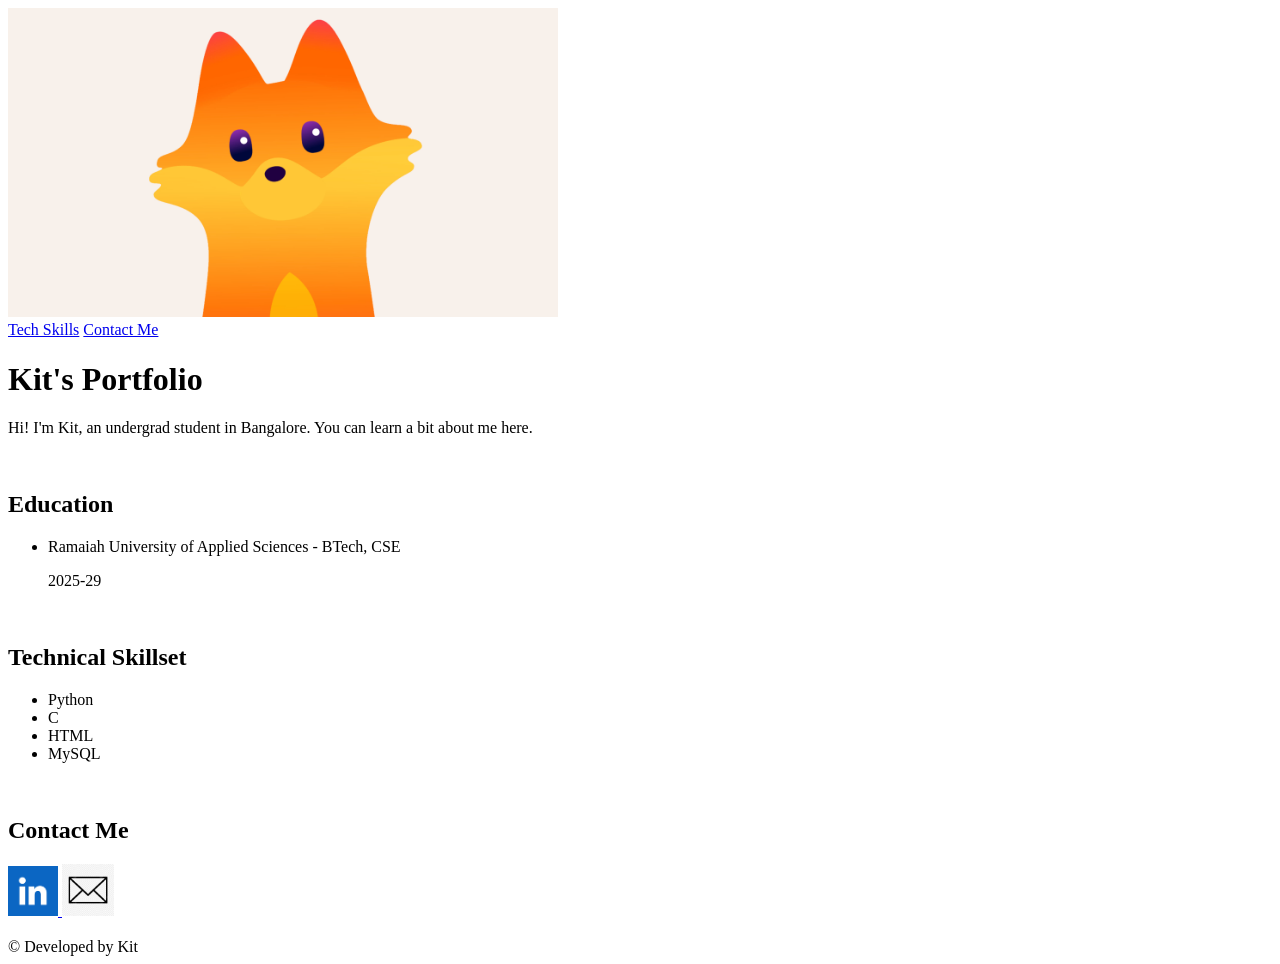
==== index.html @ 66951b9b "day2_changes" ====
<!DOCTYPE html>
<html>

    <head>
        <meta charset = "UTF-8">
        <title>Portfolio | Kit</title>
    </head>
    <body>

        <!--HERO SECTION-->
        <header>
            <img src = "Kit_Face.jpg" alt = "Pic of Kit" width = "550">
            
            <!--NAV BAR-->
            <nav>
                <a href = #skillset>Tech Skills</a>
                <a href = #contact>Contact Me</a>
            </nav>
            
            <h1>Kit's Portfolio</h1>
            <p>Hi! I'm Kit, an undergrad student in Bangalore. You can learn a bit about me here.            </p>
        </header>

        <br>

        <section id = "Education">
            <h2>Education</h2>
            <ul>
                <li>Ramaiah University of Applied Sciences - BTech, CSE</li>
                <p>2025-29</p>
            </ul>
        </section>

        <br>

        <!--SKILLSET-->
        <section id = "skillset">
            <h2>Technical Skillset</h2>
            <ul>
                <li>Python</li>
                <li>C</li>
                <li>HTML</li>
                <li>MySQL</li>
            </ul>
        </section>
        
        
        <br>

        <section id = "contact">
            <h2>Contact Me</h2>

            <a href = "https://www.linkedin.com/in/pauline-j-127b60350" target = "_blank">
                <img alt = "LinkedIn icon" height = "50" src = "linkedin.png">
            </a>

            <a href = "https://mail.google.com/mail/?view=cm&fs=1&to=25etcs0002214@msruas.ac.in" target = "_blank" rel = "noopener noreferrer">
                <img alt = "Email icon" src = "email.jpg" height = "52">
            </a>
        </section>
        
        <br>
        <footer>&copy; Developed by Kit</footer>

    </body>
</html>
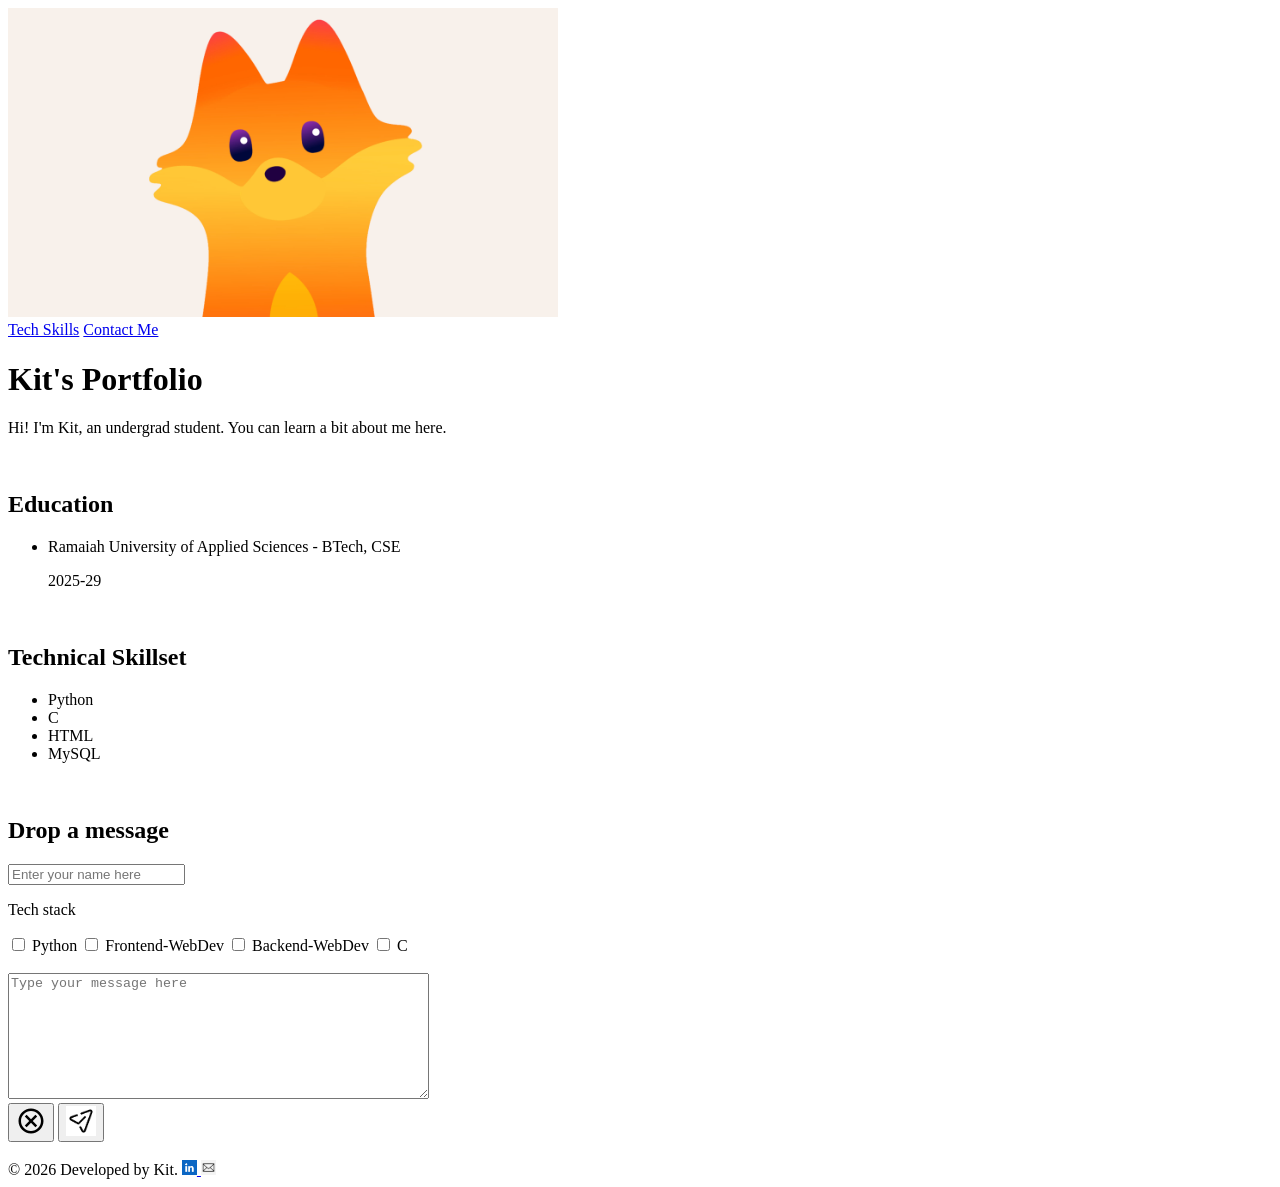
==== commit b240b81d: "day3_changes" ====
--- a/index.html
+++ b/index.html
@@ -4,12 +4,17 @@
     <head>
         <meta charset = "UTF-8">
         <title>Portfolio | Kit</title>
+        <!--FAVICON-->
+        <link rel="icon" type="image/png" href="img/favicon.png">
     </head>
+
     <body>
 
         <!--HERO SECTION-->
         <header>
-            <img src = "Kit_Face.jpg" alt = "Pic of Kit" width = "550">
+            <!--FACE-->
+            <img src = "img/Kit_Face.jpg" alt = "Pic of Kit" width = "550">
+            
             
             <!--NAV BAR-->
             <nav>
@@ -18,11 +23,12 @@
             </nav>
             
             <h1>Kit's Portfolio</h1>
-            <p>Hi! I'm Kit, an undergrad student in Bangalore. You can learn a bit about me here.            </p>
+            <p>Hi! I'm Kit, an undergrad student. You can learn a bit about me here.            </p>
         </header>
 
         <br>
 
+        <!--EDUCATION-->
         <section id = "Education">
             <h2>Education</h2>
             <ul>
@@ -47,20 +53,51 @@
         
         <br>
 
+        <!--CONTACT-->
         <section id = "contact">
-            <h2>Contact Me</h2>
+            <h2>Drop a message</h2>
+            <form action="/submit" method="POST">
+                
+                <!--NAME FIELD-->
+                <input type="text" id="name" for="name" placeholder="Enter your name here" required>
+                <br>
 
+                <!--TECH STACK CHECKBOX-->
+                <p>Tech stack</p>
+                <input type="checkbox" id="python" name="tech" value="python">
+                <label for="python">Python</label>
+                <input type="checkbox" id="fwebdev" name="tech" value="fwebdev">
+                <label for="fwebdev">Frontend-WebDev</label>
+                <input type="checkbox" id="bwebdev" name="tech" value="bwebdev">
+                <label for="bwebdev">Backend-WebDev</label>
+                <input type="checkbox" id="c" name="tech" value="c">
+                <label for="c">C</label>
+                
+                <br><br>                
+                <!--MESSAGE-->
+                <textarea id="message" name="message" rows="8" cols="50" maxlength="350" placeholder="Type your message here" required></textarea>
+
+                <br>
+                <!--FORM SUBMIT/RESET-->
+                <button type="reset"><img alt="reset form button" src="img/clear.svg" height="30"></button>
+                <button type="submit"><img alt="send message button" src="img/send.jpg" height="30"></button>
+            </form>
+        </section>
+        
+        <br>
+
+        <footer>
+            &copy; 2026 Developed by Kit.
+            
             <a href = "https://www.linkedin.com/in/pauline-j-127b60350" target = "_blank">
-                <img alt = "LinkedIn icon" height = "50" src = "linkedin.png">
+                <img alt = "link to LinkedIn" height = "15" src = "img/linkedin.png">
             </a>
 
             <a href = "https://mail.google.com/mail/?view=cm&fs=1&to=25etcs0002214@msruas.ac.in" target = "_blank" rel = "noopener noreferrer">
-                <img alt = "Email icon" src = "email.jpg" height = "52">
+                <img alt = "link to Email" src = "img/email.jpg" height = "15">
             </a>
-        </section>
-        
-        <br>
-        <footer>&copy; Developed by Kit</footer>
+
+        </footer>
 
     </body>
 </html>
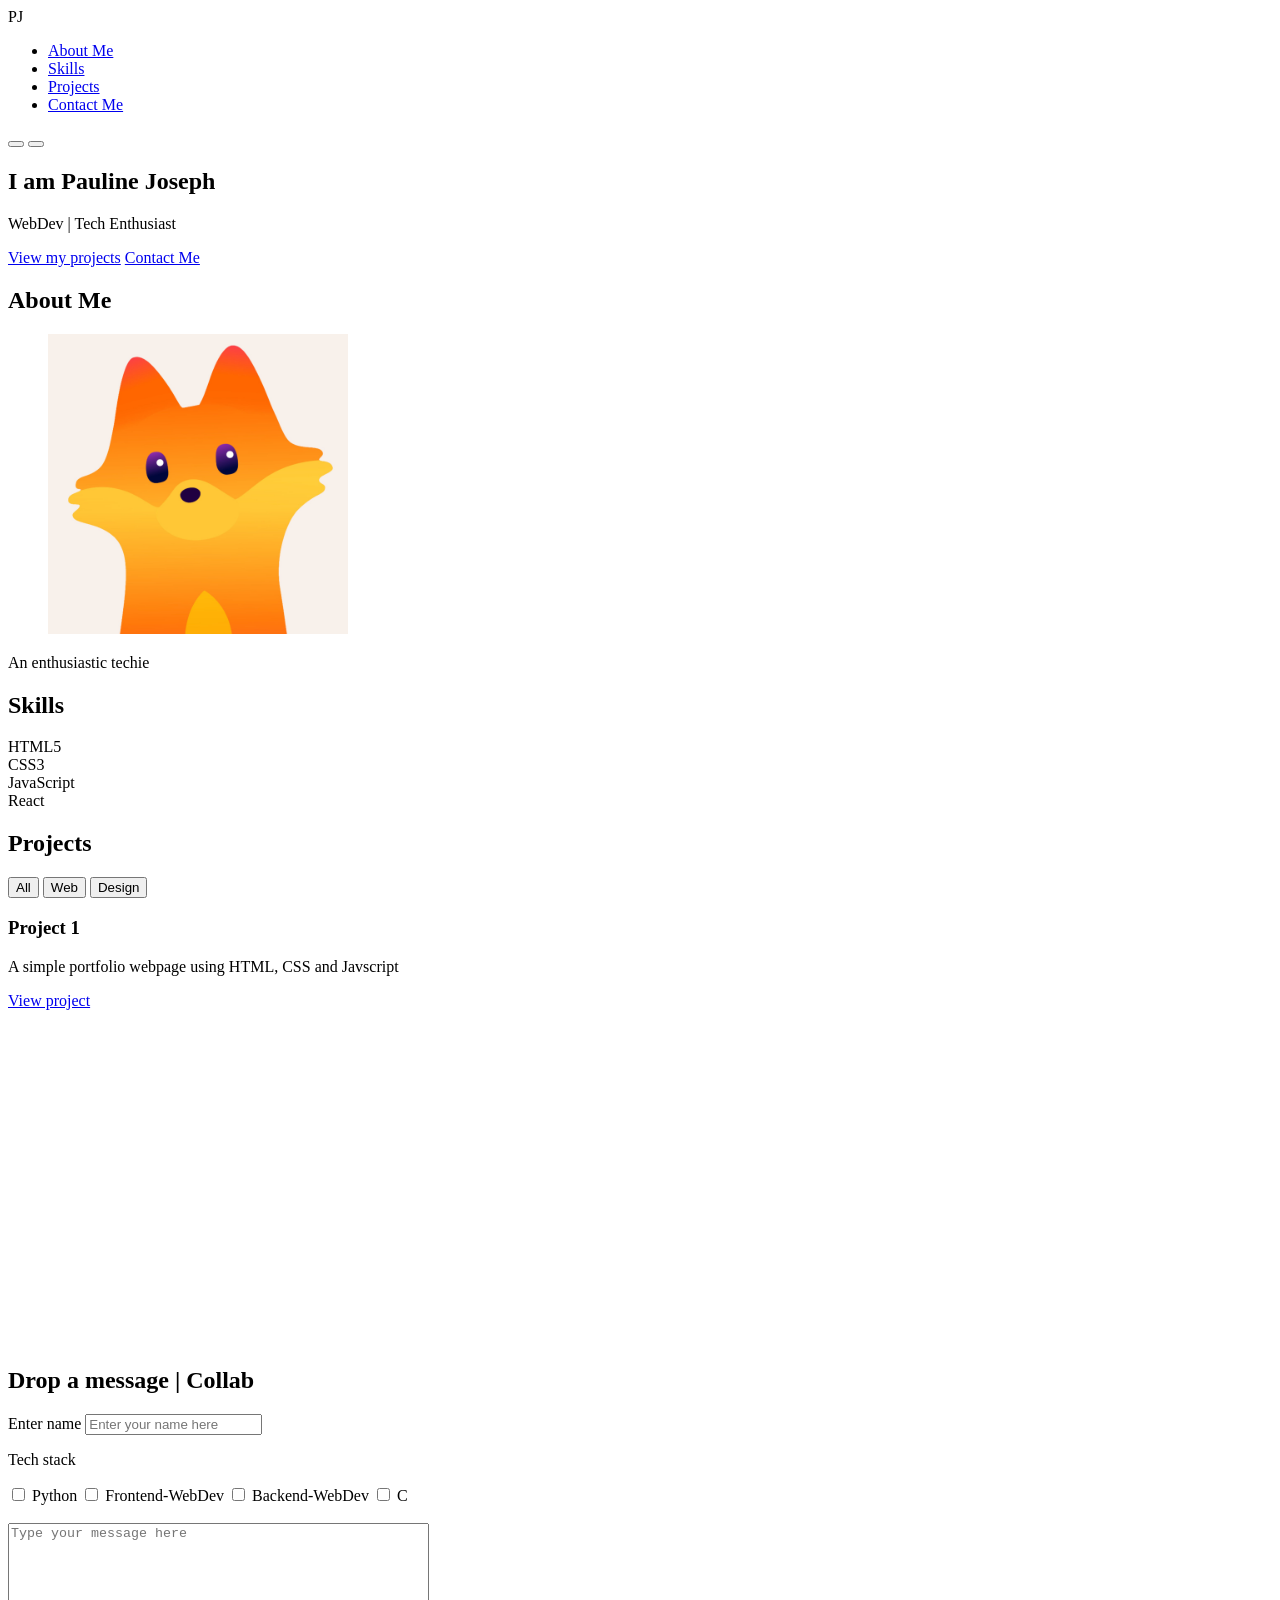
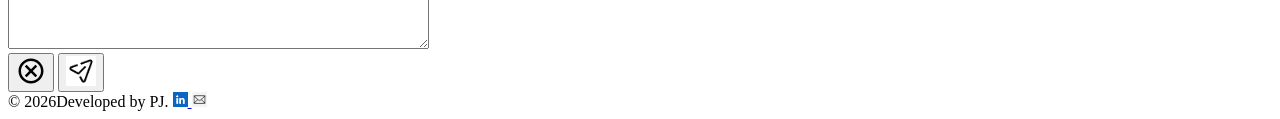
==== commit 0841aff7: "day3and4_changes" ====
--- a/index.html
+++ b/index.html
@@ -1,68 +1,132 @@
 <!DOCTYPE html>
 <html>
 
-    <head>
-        <meta charset = "UTF-8">
-        <title>Portfolio | Kit</title>
-        <!--FAVICON-->
-        <link rel="icon" type="image/png" href="img/favicon.png">
-    </head>
+<head>
+    <!-- META TAGS -->
+    <meta charset = "UTF-8">
+    <meta name="viewport" content="width=device-width, initial-scale=1.0">
+    <title>Portfolio | Kit</title>
+    <!-- SEO Meta Tags -->
+    <meta name="description" content="Frontend  web dev. Open to collaborations">
+    <meta name="keywords" content="pauline, portfolio, frontend, html, css, javascript, freelance developer">
+    <meta name="author" content="Pauline">
+    <!-- Open Graph Meta Tags for Social Media Viewing -->
+    <meta property="og:title" content="PJ's Portfolio">
+    <meta property="og:description" content="Frontend web dev. Open to collaborations.">
+    <meta property="og:image" content="img/preview.jpg">
+    <meta property="og:type" content="website"> 
+    <!-- Twitter Card Meta Tags -->
+    <meta name="twitter:card" content="summary_large_image">
+    <meta name="twitter:title" content="PJ's Portfolio">
+    <meta name="twitter:description" content="Frontend web dev. Open to collaborations.">
+    <meta name="twitter:image" content="img/preview.jpg">
+    <!-- Links -->
+    <link rel="icon" type="image/png" href="img/favicon.png">
+    <link rel="stylesheet" href="styles.css">
+</head>
 
-    <body>
 
-        <!--HERO SECTION-->
-        <header>
-            <!--FACE-->
-            <img src = "img/Kit_Face.jpg" alt = "Pic of Kit" width = "550">
-            
-            
-            <!--NAV BAR-->
-            <nav>
-                <a href = #skillset>Tech Skills</a>
-                <a href = #contact>Contact Me</a>
-            </nav>
-            
-            <h1>Kit's Portfolio</h1>
-            <p>Hi! I'm Kit, an undergrad student. You can learn a bit about me here.            </p>
-        </header>
+<body>
 
-        <br>
+    <!-- HEADER + NAVIGATION -->
+    <header class="site-header">
+        <nav class="navbar">
+            <div class="logo">PJ</div>
+            <ul class="nav-links">
+                <li><a href="#about">About Me</a></li>
+                <li><a href="#skills">Skills</a></li>
+                <li><a href="#projects">Projects</a></li>
+                <li><a href="#contact">Contact Me</a></li>
+            </ul>
+            <!-- FOR DARK MODE -->
+            <button 
+            class="theme-toggle" 
+            aria-label="Toggle theme" 
+            title="Toggle Theme">
+            </button>
+            <!--Mobile Menu -->
+                <button
+                    class="menu-toggle"
+                    aria-label="Navigate"
+                    aria-expanded="False">
+                </button>
+        </nav>
+    </header>
+    <main>
 
-        <!--EDUCATION-->
-        <section id = "Education">
-            <h2>Education</h2>
-            <ul>
-                <li>Ramaiah University of Applied Sciences - BTech, CSE</li>
-                <p>2025-29</p>
-            </ul>
+        <!-- HERO SECTION -->
+         <section class="hero-section">
+            <h1>I am <span class=highlight>Pauline Joseph</span></h1>
+            <p class="tagline">WebDev | Tech Enthusiast</p>
+            <div class="hero-buttons">
+                <a href="#projects" class="btn btn-primary">View my projects</a>
+                <a href="#contact" class="btn btn-secondary">Contact Me</a>
+            </div>
+         </section>
+        
+        <!-- ABOUT SECTION -->
+        <section id="about" class="about-section">
+            <h2>About Me</h2>
+            <div class="about-content">
+                <figure class="profile-figure">
+                    <img src="img/profile.jpg" alt="Pic of Pauline" width="300">
+                </figure>
+                <div class="about-text">
+                    <p>An enthusiastic techie</p>
+                </div>
+            </div>
+        </section>
+
+        <!-- SKILLS SECTION -->
+        <section id="skills" class="skills-section">
+            <h2>Skills</h2>
+            <div class="skills-grid">
+                <div class="skill-item" data-level="90">HTML5</div>
+                <div class="skill-item" data-level="80">CSS3</div>
+                <div class="skill-item" data-level="75">JavaScript</div>
+                <div class="skill-item" data-level="65">React</div>
+            </div>
+        </section>
+
+        <!-- PROJECTS SECTION -->
+        <section id="projects" class="projects-section">
+            <h2>Projects</h2>
+            <div class="project-filters">
+                <!-- The data-filter attribute is what JS will read -->
+                <button class="filter-btn active" data-filter="all">All</button> 
+                <button class="filter-btn active" data-filter="web">Web</button>
+                <button class="filter-btn active" data-filter="design">Design</button>
+            </div>
+
+                <h3>Project 1</h3>
+                <p>A simple portfolio webpage using HTML, CSS and Javscript</p>
+                <a href="project1.html" class="button">View project</a><br>
+                <iframe 
+                    width="560" 
+                    height="315" 
+                    src="https://www.youtube-nocookie.com/embed/AtuzapfqF1M" 
+                    title="YouTube video player" 
+                    frameborder="0" 
+                    allow="accelerometer; autoplay; clipboard-write; encrypted-media; gyroscope; picture-in-picture; web-share" 
+                    referrerpolicy="strict-origin-when-cross-origin" 
+                    allowfullscreen>
+                </iframe>
+            </div>
         </section>
 
         <br>
 
-        <!--SKILLSET-->
-        <section id = "skillset">
-            <h2>Technical Skillset</h2>
-            <ul>
-                <li>Python</li>
-                <li>C</li>
-                <li>HTML</li>
-                <li>MySQL</li>
-            </ul>
-        </section>
-        
-        
-        <br>
-
-        <!--CONTACT-->
+        <!-- CONTACT SECTION -->
         <section id = "contact">
-            <h2>Drop a message</h2>
+            <h2>Drop a message | Collab</h2>
             <form action="/submit" method="POST">
                 
-                <!--NAME FIELD-->
-                <input type="text" id="name" for="name" placeholder="Enter your name here" required>
+                <!-- Name Field -->
+                <label for="name">Enter name</label>
+                <input type="text" id="name" name="name" placeholder="Enter your name here" required>
                 <br>
 
-                <!--TECH STACK CHECKBOX-->
+                <!-- Tech Stack Checkbox -->
                 <p>Tech stack</p>
                 <input type="checkbox" id="python" name="tech" value="python">
                 <label for="python">Python</label>
@@ -74,30 +138,33 @@
                 <label for="c">C</label>
                 
                 <br><br>                
-                <!--MESSAGE-->
+                <!-- Message Box -->
                 <textarea id="message" name="message" rows="8" cols="50" maxlength="350" placeholder="Type your message here" required></textarea>
 
                 <br>
-                <!--FORM SUBMIT/RESET-->
-                <button type="reset"><img alt="reset form button" src="img/clear.svg" height="30"></button>
-                <button type="submit"><img alt="send message button" src="img/send.jpg" height="30"></button>
+                <!-- Form Submit/Reset -->
+                <button type="reset"><img alt="reset form" src="img/clear_button.svg" height="30"></button>
+                <button type="submit"><img alt="send message" src="img/send_button.jpg" height="30"></button>
             </form>
         </section>
+    </main>
+    
+
+    <!-- FOOTER -->
+    <footer>
+        &copy; <span class="footer-year">2026</span>Developed by PJ.
         
-        <br>
+        <!-- LinkedIn Profile -->
+        <a href = "https://www.linkedin.com/in/pauline-j-127b60350" target = "_blank">
+            <img alt = "link to LinkedIn" height = "15" src = "img/linkedin_button.png">
+        </a>
 
-        <footer>
-            &copy; 2026 Developed by Kit.
-            
-            <a href = "https://www.linkedin.com/in/pauline-j-127b60350" target = "_blank">
-                <img alt = "link to LinkedIn" height = "15" src = "img/linkedin.png">
-            </a>
+        <!-- Email -->
+        <a href = "https://mail.google.com/mail/?view=cm&fs=1&to=25etcs0002214@msruas.ac.in" target = "_blank" rel = "noopener noreferrer">
+            <img alt = "link to Email" src = "img/email_button.jpg" height = "15">
+        </a>
 
-            <a href = "https://mail.google.com/mail/?view=cm&fs=1&to=25etcs0002214@msruas.ac.in" target = "_blank" rel = "noopener noreferrer">
-                <img alt = "link to Email" src = "img/email.jpg" height = "15">
-            </a>
+    </footer>
 
-        </footer>
-
-    </body>
+</body>
 </html>
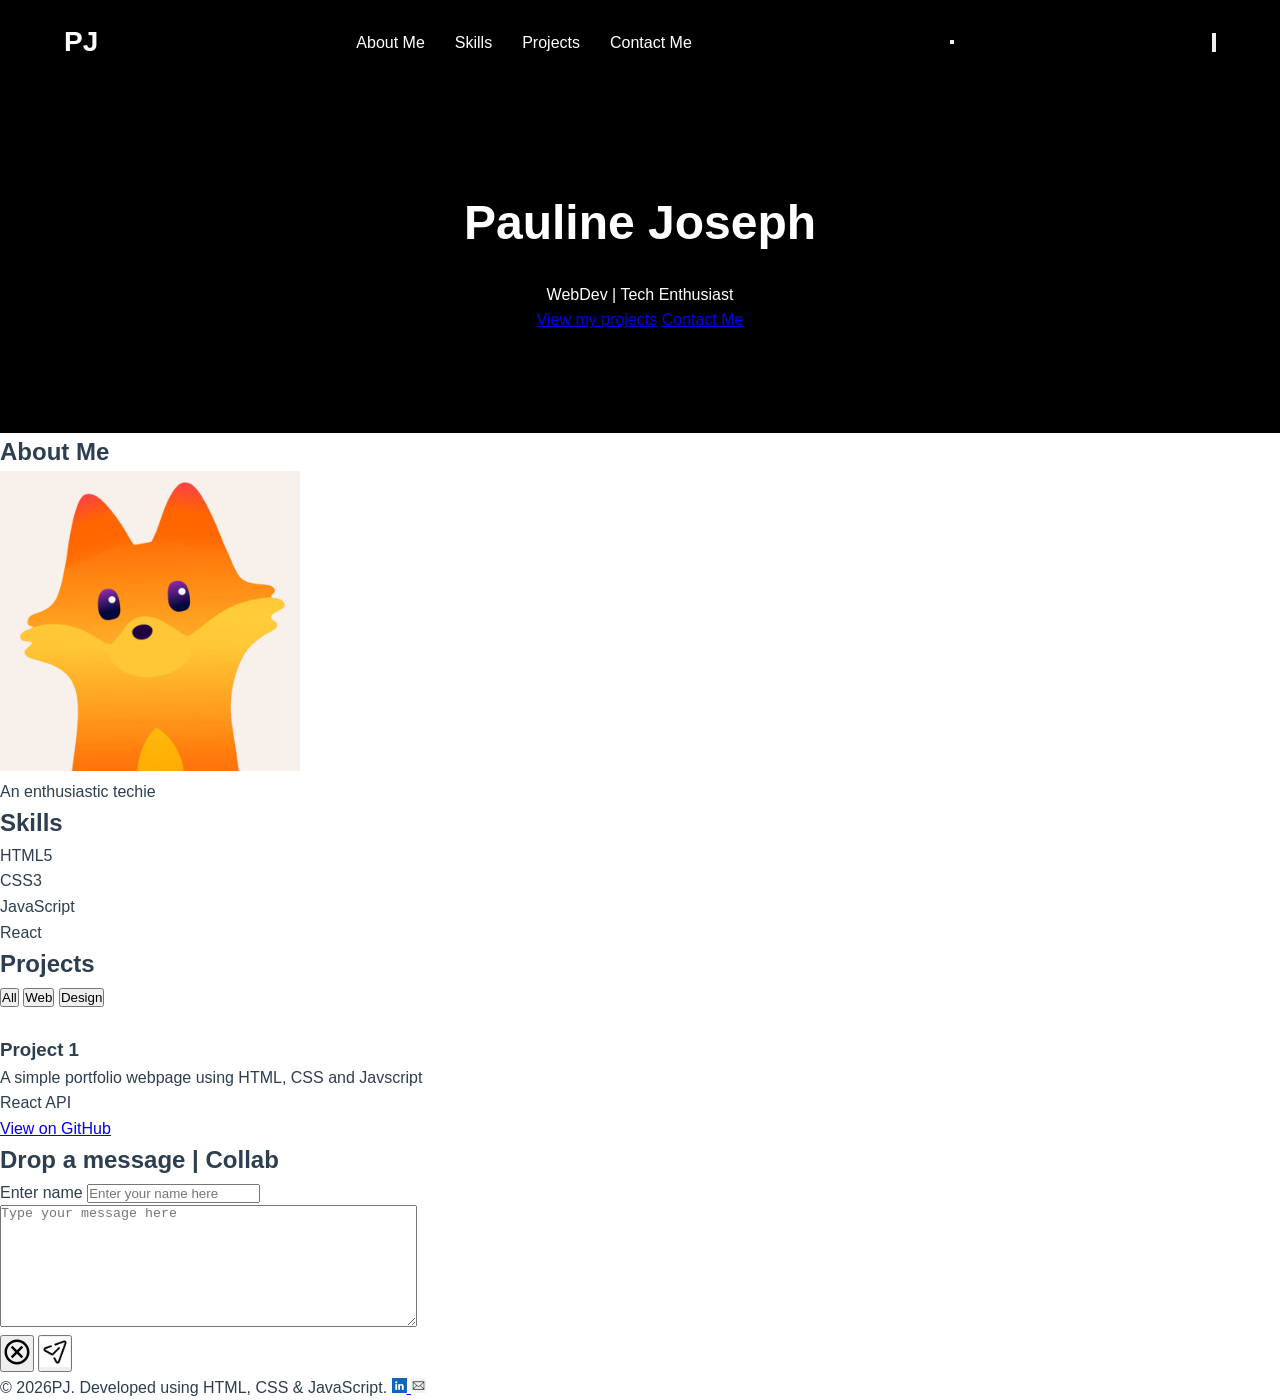
==== commit 6b4136e3: "Day5_Changes" ====
--- a/index.html
+++ b/index.html
@@ -5,7 +5,7 @@
     <!-- META TAGS -->
     <meta charset = "UTF-8">
     <meta name="viewport" content="width=device-width, initial-scale=1.0">
-    <title>Portfolio | Kit</title>
+    <title>Portfolio | PJ</title>
     <!-- SEO Meta Tags -->
     <meta name="description" content="Frontend  web dev. Open to collaborations">
     <meta name="keywords" content="pauline, portfolio, frontend, html, css, javascript, freelance developer">
@@ -40,23 +40,27 @@
             </ul>
             <!-- FOR DARK MODE -->
             <button 
-            class="theme-toggle" 
-            aria-label="Toggle theme" 
-            title="Toggle Theme">
+                class="theme-toggle" 
+                aria-label="Toggle theme" 
+                title="Toggle Theme">
             </button>
             <!--Mobile Menu -->
                 <button
                     class="menu-toggle"
+                    title="Navigation bar"
                     aria-label="Navigate"
                     aria-expanded="False">
+                    <img src="">
                 </button>
         </nav>
     </header>
+   
+    <!-- MAIN CONTENT -->
     <main>
 
         <!-- HERO SECTION -->
          <section class="hero-section">
-            <h1>I am <span class=highlight>Pauline Joseph</span></h1>
+            <h1><span class=highlight>Pauline Joseph</span></h1>
             <p class="tagline">WebDev | Tech Enthusiast</p>
             <div class="hero-buttons">
                 <a href="#projects" class="btn btn-primary">View my projects</a>
@@ -98,23 +102,21 @@
                 <button class="filter-btn active" data-filter="design">Design</button>
             </div>
 
-                <h3>Project 1</h3>
-                <p>A simple portfolio webpage using HTML, CSS and Javscript</p>
-                <a href="project1.html" class="button">View project</a><br>
-                <iframe 
-                    width="560" 
-                    height="315" 
-                    src="https://www.youtube-nocookie.com/embed/AtuzapfqF1M" 
-                    title="YouTube video player" 
-                    frameborder="0" 
-                    allow="accelerometer; autoplay; clipboard-write; encrypted-media; gyroscope; picture-in-picture; web-share" 
-                    referrerpolicy="strict-origin-when-cross-origin" 
-                    allowfullscreen>
-                </iframe>
+            <div class="projects-grid">
+                <article class="project-card" data-category="web">
+                    <img src="project1.jpg" alt="">
+                    <div class="project-card-body">
+                        <h3>Project 1</h3>
+                        <p>A simple portfolio webpage using HTML, CSS and Javscript</p>
+                        <div class="project-tags">
+                            <span class="tag">React</span>
+                            <span class="tag">API</span>
+                        </div>
+                        <a href="#" class="btn">View on GitHub</a>
+                    </div>
+                </article>
             </div>
         </section>
-
-        <br>
 
         <!-- CONTACT SECTION -->
         <section id = "contact">
@@ -126,18 +128,6 @@
                 <input type="text" id="name" name="name" placeholder="Enter your name here" required>
                 <br>
 
-                <!-- Tech Stack Checkbox -->
-                <p>Tech stack</p>
-                <input type="checkbox" id="python" name="tech" value="python">
-                <label for="python">Python</label>
-                <input type="checkbox" id="fwebdev" name="tech" value="fwebdev">
-                <label for="fwebdev">Frontend-WebDev</label>
-                <input type="checkbox" id="bwebdev" name="tech" value="bwebdev">
-                <label for="bwebdev">Backend-WebDev</label>
-                <input type="checkbox" id="c" name="tech" value="c">
-                <label for="c">C</label>
-                
-                <br><br>                
                 <!-- Message Box -->
                 <textarea id="message" name="message" rows="8" cols="50" maxlength="350" placeholder="Type your message here" required></textarea>
 
@@ -152,7 +142,7 @@
 
     <!-- FOOTER -->
     <footer>
-        &copy; <span class="footer-year">2026</span>Developed by PJ.
+        &copy; <span class="footer-year">2026</span>PJ. Developed using HTML, CSS & JavaScript.
         
         <!-- LinkedIn Profile -->
         <a href = "https://www.linkedin.com/in/pauline-j-127b60350" target = "_blank">
--- a/styles.css
+++ b/styles.css
@@ -0,0 +1,77 @@
+/* styles.css - Start styling your potfolio website here */
+/* === RESET & BASE === */
+*{
+    margin: 0;
+    padding: 0;
+    box-sizing: border-box;
+}
+/* CSS Custom Properties (variables) - DRY Principle */
+:root {
+    --primary: #000000;
+    --accent: #F18F01;
+    --text: #2C3E50;
+    --light: #F4F6F8;
+    --white: #FFFFFF;
+    --font-main: 'Segoe UI', Tahoma, Geneva, Verdana, sans-serif;
+ 
+}
+body {
+    font-family: var(--font-main);
+    color: var(--text);
+    line-height: 1.6;
+    background-color: var(--white);
+}
+/* NAVIGATION */
+.site-header{
+    position: sticky;
+    top: 0;
+    z-index: 1000;
+    background: var(--primary);
+    transition: background 0.3s ease, box-shadow 0.3s ease; /*Day 9*/
+}
+.navbar {
+    display: flex;
+    justify-content: space-between;
+    align-items: center;
+    padding: 20px 5%;
+   
+}
+.logo{
+    font-size: 28px;
+    font-weight: bold;
+    color: var(--white);
+}
+.nav-links {
+    list-style: none; /*Remove bullet pts*/
+    display: flex; /*Arrange horizontally*/
+    gap: 30px; /*Between nav links*/
+}
+.nav-links a {
+    color: var(--white);
+    text-decoration: none;
+    font-weight: 500;
+    transition: color 0.3s;
+}
+.nav-links a:hover {
+    color: var(--accent);
+ 
+}
+.nav-links a.active{
+    color: var(--accent);
+    font-weight: bold;
+    border-bottom: 2px solid var(--accent);
+}
+ 
+/* HERO SECTION */
+.hero-section {
+    text-align: center;
+    background: linear-gradient(135deg, var(--primary), #000000);
+    color: var(--white);
+    padding: 100px 5%;
+}
+.hero-section h1 {
+    font-size: 3rem;
+    margin-bottom: 20px;
+ 
+}
+ 
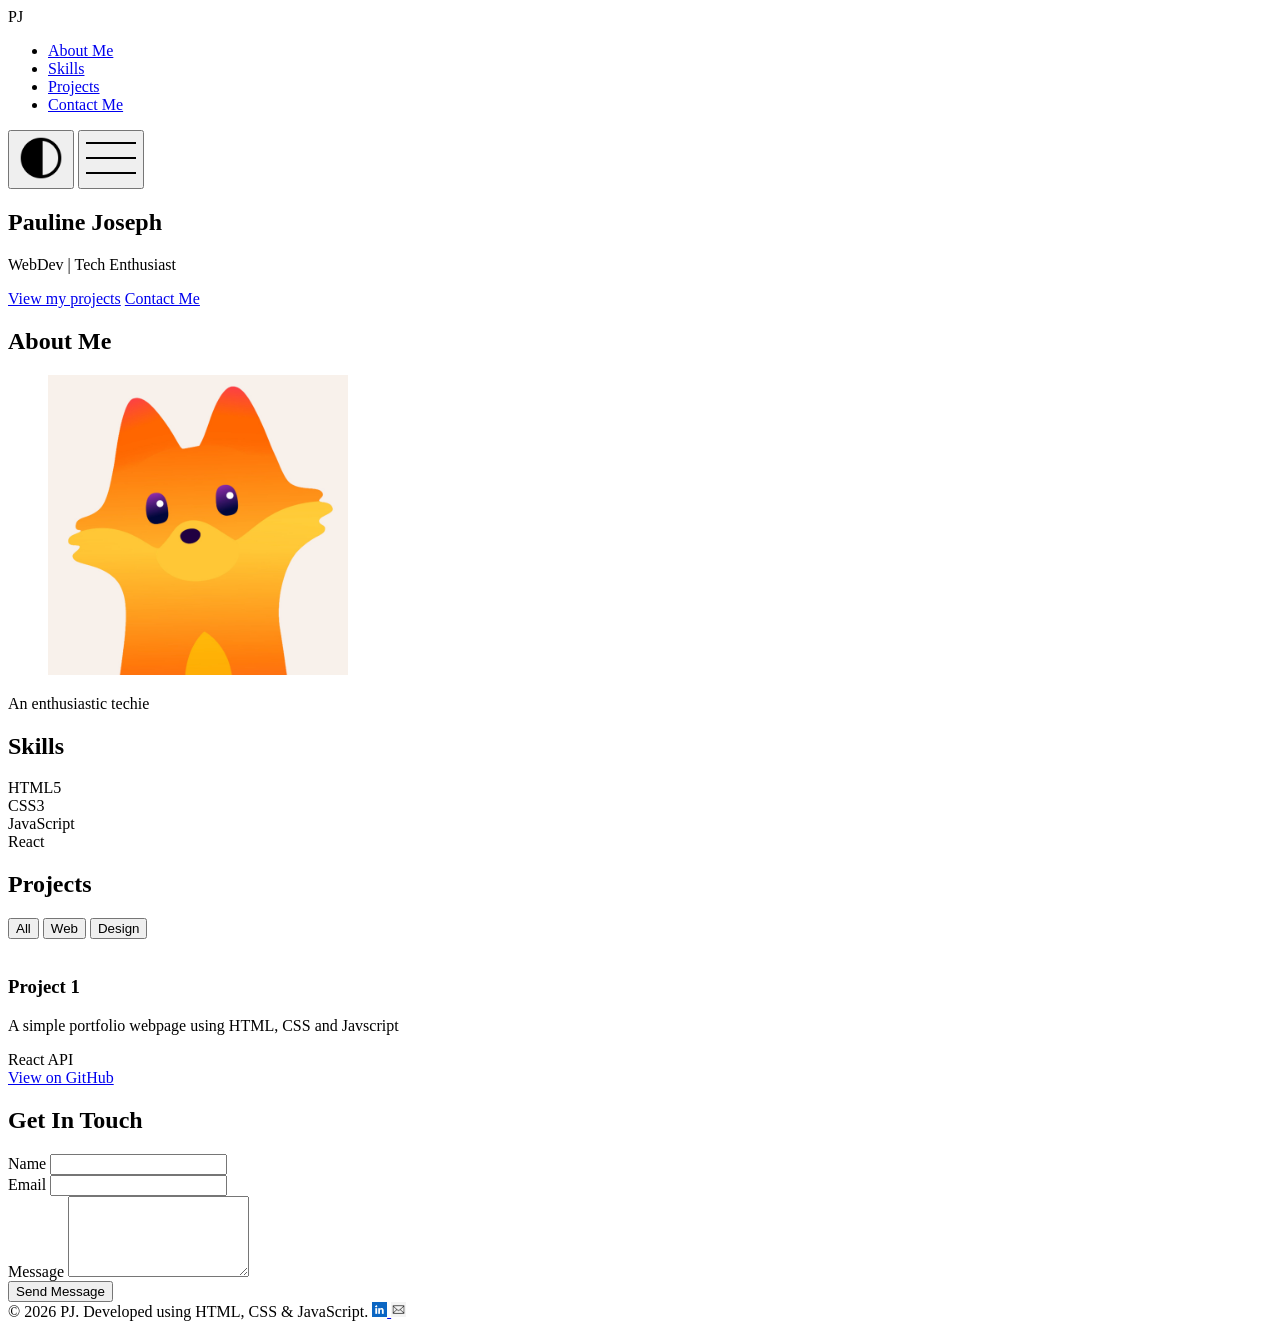
==== commit 1686aeb1: "html_assignment_struct" ====
--- a/index.html
+++ b/index.html
@@ -22,7 +22,7 @@
     <meta name="twitter:image" content="img/preview.jpg">
     <!-- Links -->
     <link rel="icon" type="image/png" href="img/favicon.png">
-    <link rel="stylesheet" href="styles.css">
+    <!--<link rel="stylesheet" href="styles.css">-->
 </head>
 
 
@@ -43,6 +43,7 @@
                 class="theme-toggle" 
                 aria-label="Toggle theme" 
                 title="Toggle Theme">
+                <img src="img/toggle_mode_button.png" height="50">
             </button>
             <!--Mobile Menu -->
                 <button
@@ -50,7 +51,7 @@
                     title="Navigation bar"
                     aria-label="Navigate"
                     aria-expanded="False">
-                    <img src="">
+                    <img src="img/menu_burger_button.png">
                 </button>
         </nav>
     </header>
@@ -119,30 +120,50 @@
         </section>
 
         <!-- CONTACT SECTION -->
-        <section id = "contact">
+<!--
+        <section id = "contact" class="contact-section">
             <h2>Drop a message | Collab</h2>
-            <form action="/submit" method="POST">
+            <form id="contact-form" action="#" method="POST" nonvalidate>
                 
-                <!-- Name Field -->
+                
                 <label for="name">Enter name</label>
                 <input type="text" id="name" name="name" placeholder="Enter your name here" required>
                 <br>
 
-                <!-- Message Box -->
+               
                 <textarea id="message" name="message" rows="8" cols="50" maxlength="350" placeholder="Type your message here" required></textarea>
 
                 <br>
-                <!-- Form Submit/Reset -->
+                
                 <button type="reset"><img alt="reset form" src="img/clear_button.svg" height="30"></button>
                 <button type="submit"><img alt="send message" src="img/send_button.jpg" height="30"></button>
+            </form>
+        </section>
+-->
+        <section id="contact" class="contact-section">
+            <h2>Get In Touch</h2>
+            <form id="contact-form" action="#" method="POST" novalidate>
+                <div class="form-group">
+                    <label for="name">Name</label>
+                    <input type="text" id="name" name="name" required>
+                </div>
+                <div class="form-group">
+                    <label for="email">Email</label>
+                    <input type="email" id="email" name="email" required>
+                </div>
+                <div class="form-group">
+                    <label for="message">Message</label>
+                    <textarea id="message" name="message" rows="5" required></textarea>
+                </div>
+                <button type="submit" class="btn btn-primary">Send Message</button>
             </form>
         </section>
     </main>
     
 
     <!-- FOOTER -->
-    <footer>
-        &copy; <span class="footer-year">2026</span>PJ. Developed using HTML, CSS & JavaScript.
+    <footer class="site-footer">
+        &copy; <span class="footer-year">2026</span> PJ. Developed using HTML, CSS & JavaScript.
         
         <!-- LinkedIn Profile -->
         <a href = "https://www.linkedin.com/in/pauline-j-127b60350" target = "_blank">
--- a/styles.css
+++ b/styles.css
@@ -61,11 +61,86 @@
     font-weight: bold;
     border-bottom: 2px solid var(--accent);
 }
- 
+
+/* === BUTTON STYLES === */
+.btn{
+    display: inline-block;
+    padding: 12px 28px;
+    border-radius: 8px;
+    text-decoration: none;
+    font-weight: 600;
+    font-size: 1rem;
+    cursor: pointer;
+    border: 2px solid transparent;
+    transition: all 0.3s ease;
+}
+.btn-primary{
+    background: var(--accent);
+    color: var(--white);
+}
+.btn-primary:hover{
+    background: transparent;
+    color: var(--accent);
+    border-color: var(--accent);
+}
+.btn-secondary{
+    background: transparent;
+    color: var(--white);
+    border-color: var(--white);
+}
+.btn-secondary:hover{
+    background: var(--white);
+    color: var(--primary);
+}
+.project-filters{
+    display: flex;
+    justify-content: center;
+    gap: 15px;
+    margin-bottom: 30px;
+}
+.filter-btn{
+    padding: 8px 20px;
+    background: transparent;
+    border: 2px solid var(--primary);
+    color: var(--primary);
+    border-radius: 25px;
+    cursor: pointer;
+    font-weight: 600;
+    transition: all 0.3s ease;
+}
+.filter-btn:hover,
+.filter-btn.active{
+    background: var(--primary);
+    color: var(--white);
+ 
+}
+ 
+/* === SECTION STYLES === */
+section{
+    padding: 80px 5%;
+}
+section h2{
+    text-align: center;
+    font-size: 2.2rem;
+    margin-bottom: 50px;
+    color: var(--primary);
+}
+ 
+section h2::after{
+    content: '';
+    display: block;
+    width: 60px;
+    height: 4px;
+    background: var(--accent);
+    margin: 12px auto 0;
+    border-radius: 2px;
+}
+ 
+
 /* HERO SECTION */
 .hero-section {
     text-align: center;
-    background: linear-gradient(135deg, var(--primary), #000000);
+    background: linear-gradient(135deg, var(--primary), var(--primary));
     color: var(--white);
     padding: 100px 5%;
 }
@@ -74,4 +149,196 @@
     margin-bottom: 20px;
  
 }
+
+/* === ABOUT SECTION === */
+.about-content{
+    display: flex;
+    flex-direction: column;
+    align-items: center;
+    justify-content: center;
+    gap:30px;
+    max-width: 1000px;
+    margin: 0 auto;
+    text-align: center;
+}
+.profile-figure{
+    display: flex;
+    flex-direction: column;
+    align-items: center;
+    text-align: center;
+   
+}
+.profile-figure img{
+   aspect-ratio: 1/1;
+    object-fit: cover;
+    border-radius: 50%;
+    border: 5px solid var(--primary);
+    box-shadow: 0 10px 20px rgba(0,0,0,0.15);
+    transition: transform 0.3s ease;
+}
+ 
+.profile-figure img:hover{
+    transform: scale(1.05); /* Slight zoom effect on hover */
+}
+figcaption{
+    margin-top: 15px;
+    font-weight: bold;
+    color: var(--primary);
+}
+ 
+.about-text{
+    max-width: 700px;
+    text-align: center;
+    font-weight: bold;
+    color: var(--primary);
+   
+}
+
+/* SKILLS SECTION */
+.skills-grid{
+    display:grid;
+    grid-template-columns: repeat(auto-fill,minmax(300px,1fr));
+    gap: 20px;
+    margin-top: 40px;
+    justify-items: space-between;
+}
+.skill-item{
+    background: var(--light);
+    border: 2px solid var(--primary);
+    border-radius: 12px;
+    padding: 30px 20px;
+    text-align: center;
+    font-weight: bold;
+    font-size: 1.1rem;
+    transition: transform 0.3s, box-shadow 0.3s;
+}
+.skill-item:hover{
+    transform: translateY(-5px);
+    box-shadow: 0 10px 30px rgba(0,0,0,0.15);
+}
+/* PROJECTS SECTION */
+.projects-grid{
+    display:grid;
+    grid-template-columns: repeat(auto-fill,minmax(300px,1fr));
+    gap: 30px;
+    margin-top: 40px;
+}
+.project-card{
+    background: var(--light);
+    border-radius: 16px;
+    overflow: hidden;
+    box-shadow: 0 4px 15px rgba(0,0,0,0.1);
+    transition: transform 0.3s, box-shadow 0.3s;
+    display: flex;
+    flex-direction: column;
+}
+.project-card:hover{
+    transform: translateY(-8px);
+    box-shadow: 0 15px 40px rgba(0,0,0,0.2);
+}
+.project-card img{
+    width: 100%;
+    height:200px;
+    object-fit: cover;
+}
+.project-card-body{
+  padding: 20px;
+  flex: 1;
+  display: flex;
+  flex-direction: column;
+}
+ 
+ 
+/* === CONTACT FORM === */
+.contact-section{
+    background: var(--light);
+}
+ 
+.form-group{
+    margin-bottom: 24px;
+}
+ 
+.form-group label{
+    display: block;
+    margin-bottom: 8px;
+    font-weight: 600;
+    color: var(--primary);
+}
+ 
+.form-group input,
+.form-group textarea,
+.form-select{
+    width: 100%;
+    padding: 14px 16px;
+    border: 2px solid #DDD;
+    border-radius: 8px;
+    font-size: 1rem;
+    transition: border-color 0.3s;
+}
+.form-group input:focus,
+.form-group textarea:focus,
+.form-group .form-select:focus{
+    border-color: var(--primary);
+    outline: none;
+    box-shadow: 0 0 0 3px rgba(27, 79, 114, 0.2);
+}
+ /* === FOOTER === */
+.site-footer{
+    background: var(--primary);
+    color: rgba(255, 255, 255, 0.8);
+    text-align: center;
+    padding: 40px 5%;
+}
+ 
+
+/* CSS ADDED FOR MENU TOGGLE */
+/* === MOBILE NAVIGATION ==== */
+.menu-toggle{
+    display: none;
+    background: none;
+    border: none;
+    color: #fff;
+    font-size: 30px;
+    cursor: pointer;
+ 
+}
+@media (max-width:768px){
+    .menu-toggle{
+        display:block;
+    }
+    .nav-links{
+        display:none;
+        position:absolute;
+        top:70px;
+        left:0;
+        width:100%;
+        background:#1B4F72;
+        flex-direction:column;
+        text-align:center;
+        padding:20px 0;
+        gap:20px;
+    }
+.nav-links.open{
+        display:flex;
+ 
+    }
+}
+.site-header.scrolled{
+    box-shadow: 0 2px 20px rgba(0, 0, 0, 0.2);
+}
+ /* === ANIMATIONS === */
+@keyframes fadeInUp{
+    from { opacity: 0; transform: translateY(30px); }
+    to { opacity: 1; transform: translateY(0); }
+}
+.hero-section h1{
+    animation: fadeInUp 0.8s ease 0.2s both;
+}
+.tagline{
+    animation: fadeInUp 0.8s ease 0.4s both;
+}
+.hero-buttons{
+    animation: fadeInUp 0.8s ease 0.6s both;
+}
+ 
  
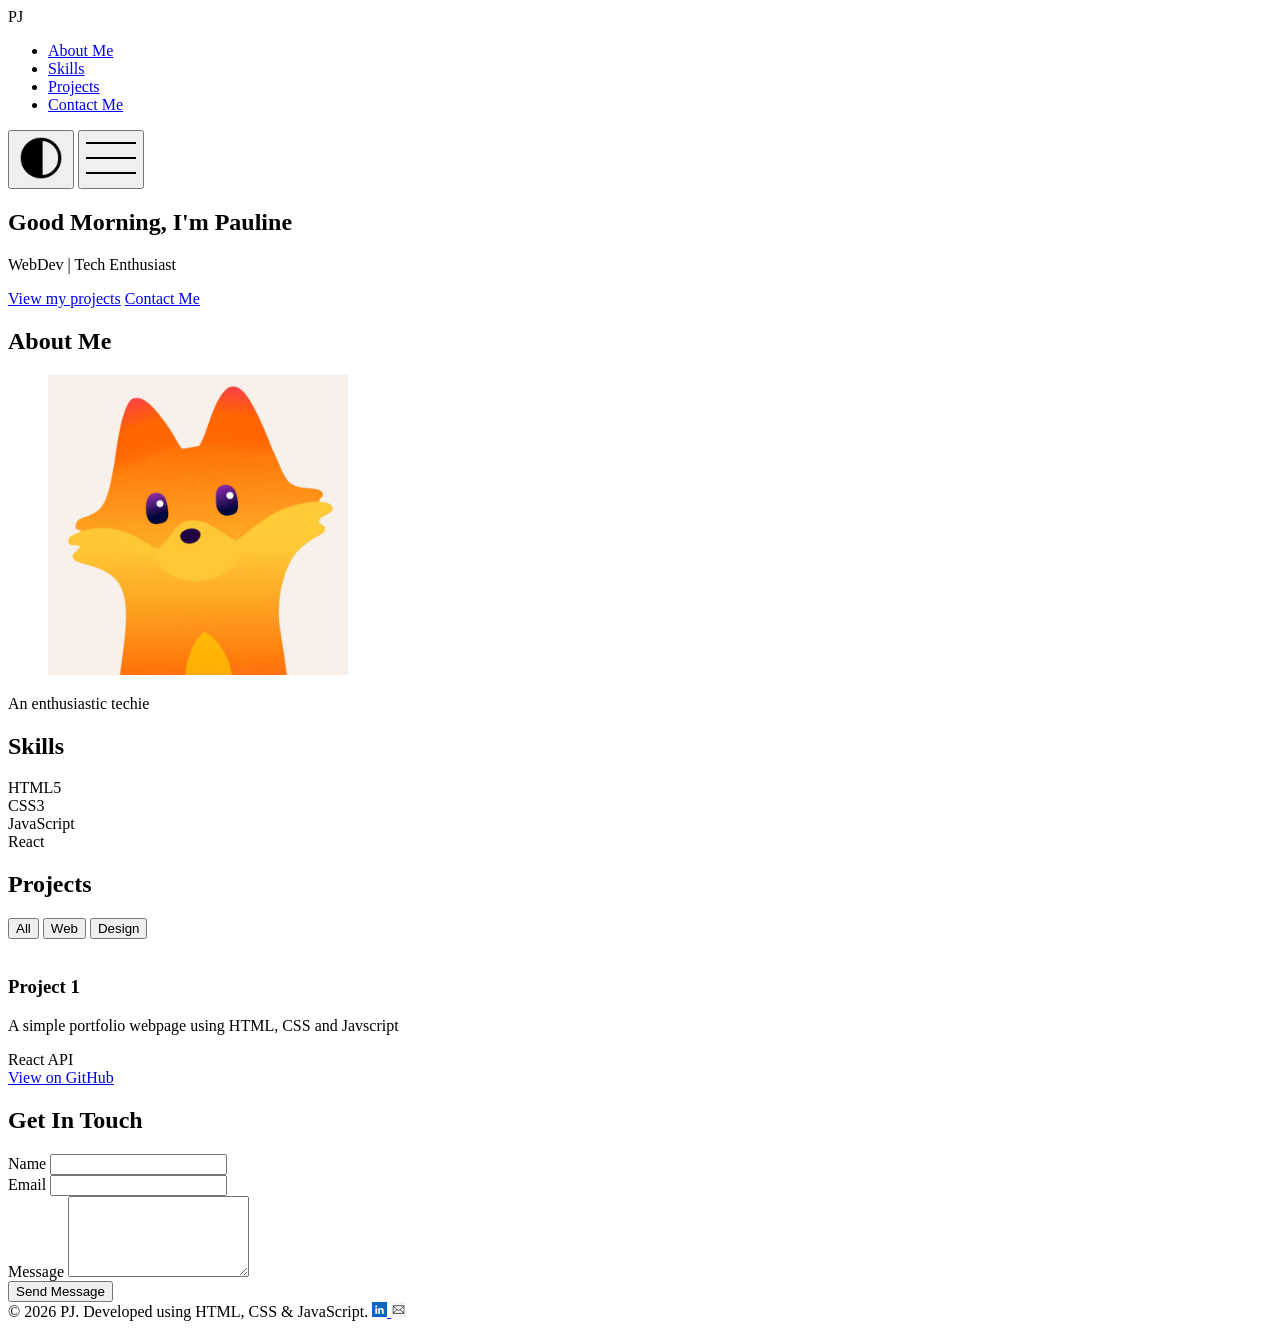
==== commit a2f369d5: "Day8_Changes" ====
--- a/index.html
+++ b/index.html
@@ -105,7 +105,7 @@
 
             <div class="projects-grid">
                 <article class="project-card" data-category="web">
-                    <img src="project1.jpg" alt="">
+                    <img src="#" alt="">
                     <div class="project-card-body">
                         <h3>Project 1</h3>
                         <p>A simple portfolio webpage using HTML, CSS and Javscript</p>
@@ -177,5 +177,8 @@
 
     </footer>
 
+    <!-- JavaScript -->
+     <script src="script.js"></script>
+
 </body>
 </html>
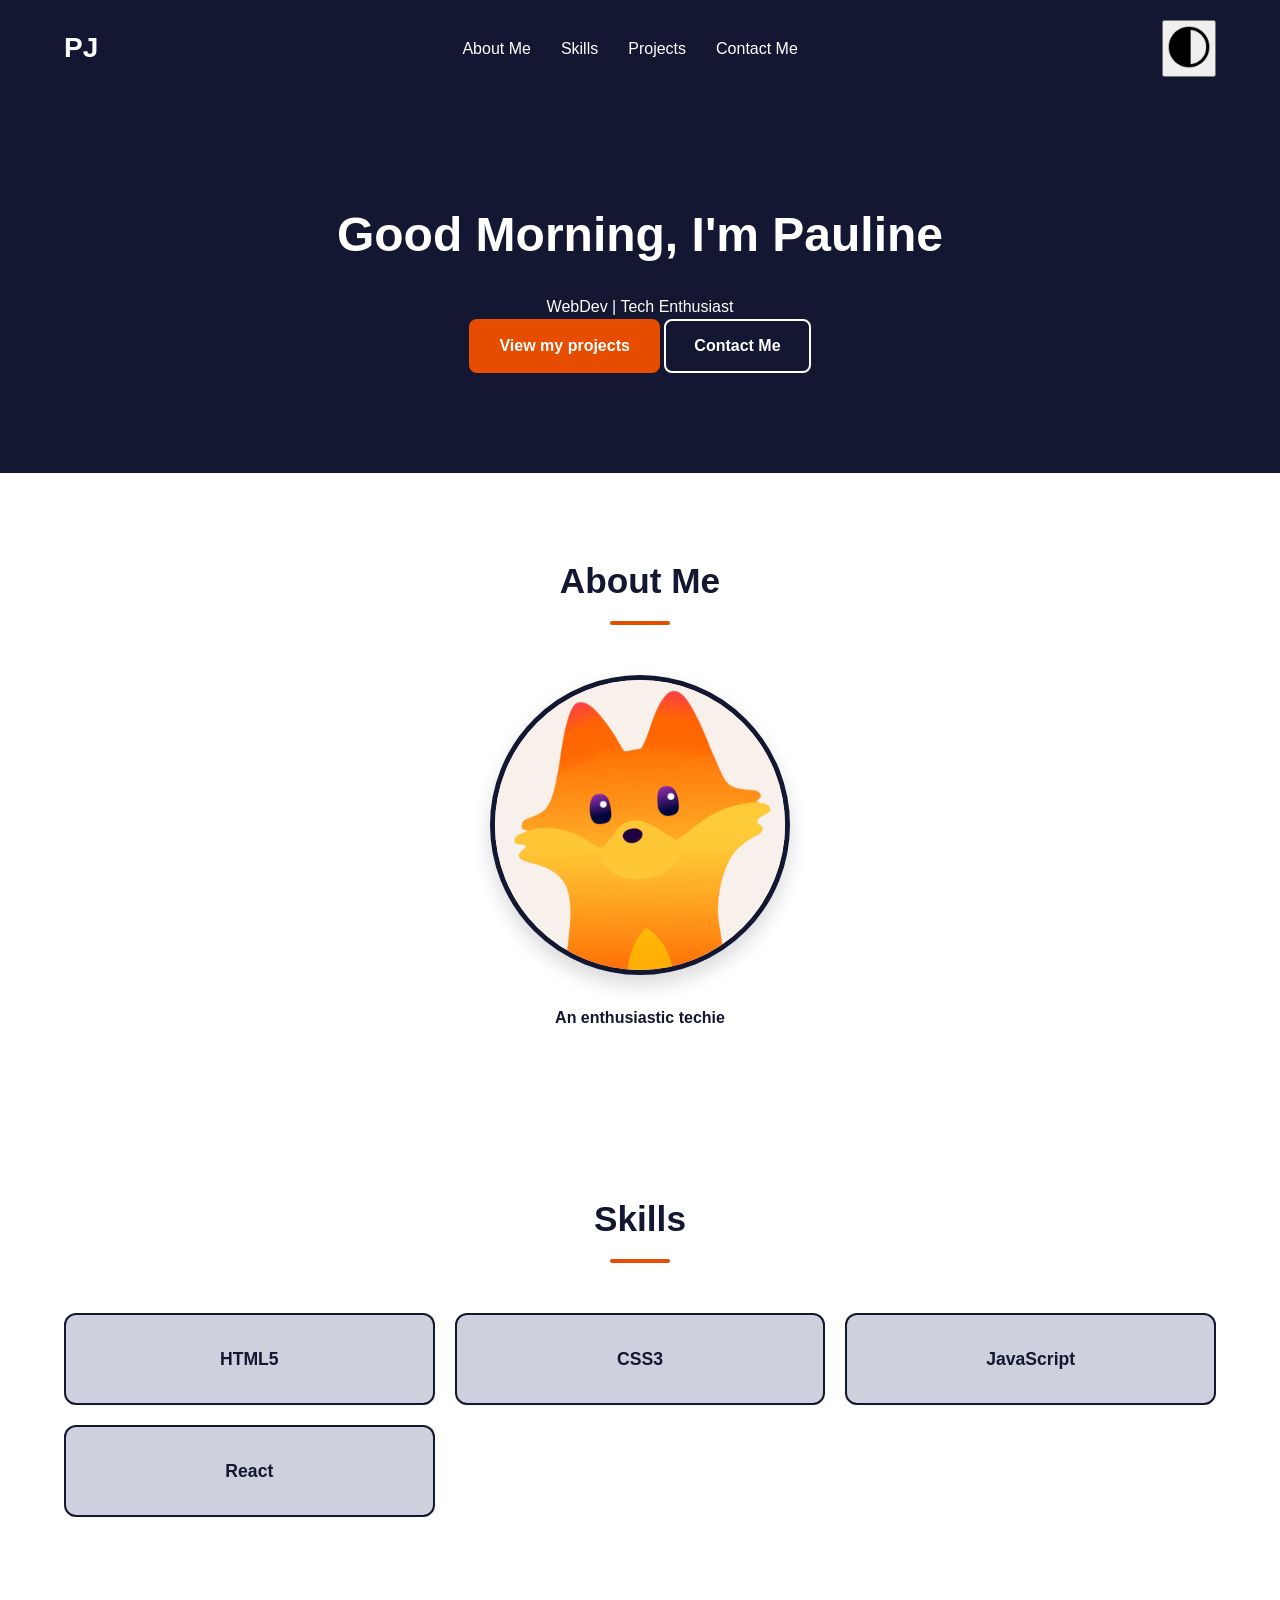
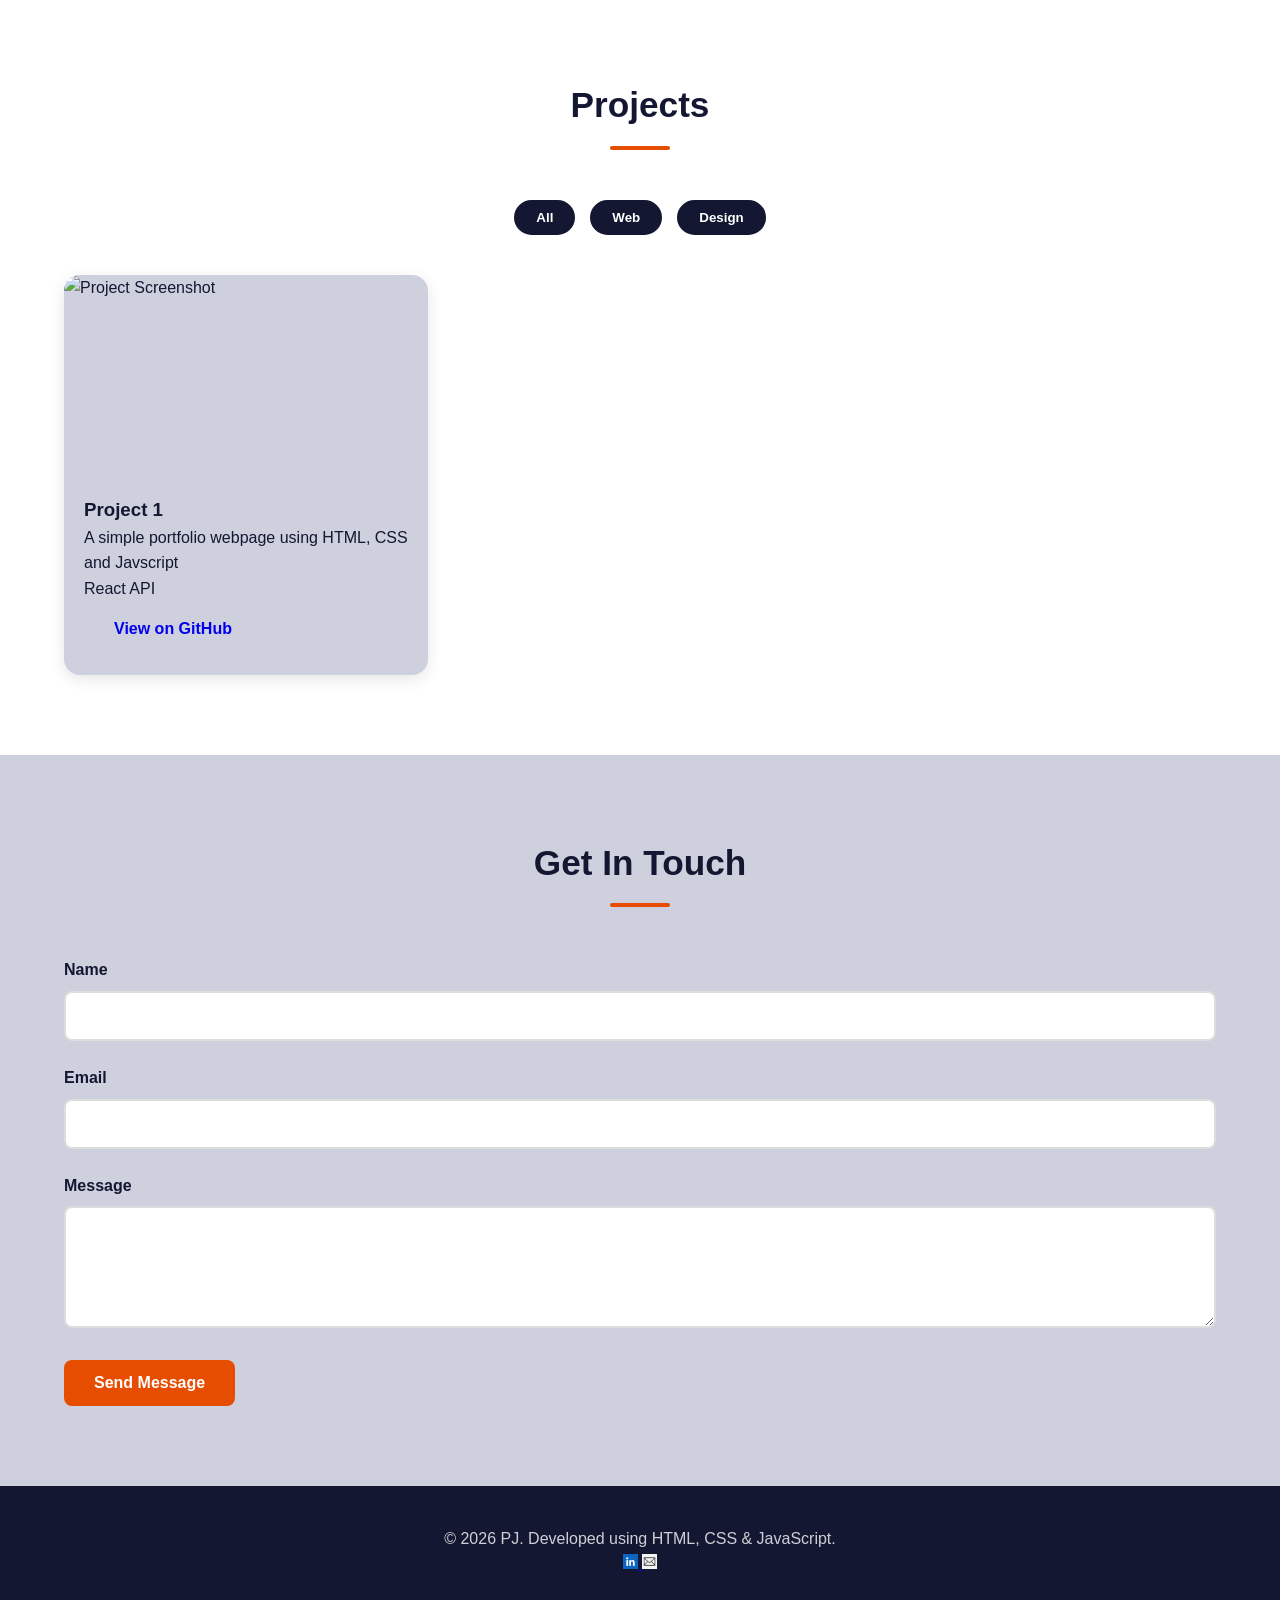
==== commit 7fa19ca3: "JS file" ====
--- a/index.html
+++ b/index.html
@@ -7,7 +7,7 @@
     <meta name="viewport" content="width=device-width, initial-scale=1.0">
     <title>Portfolio | PJ</title>
     <!-- SEO Meta Tags -->
-    <meta name="description" content="Frontend  web dev. Open to collaborations">
+    <meta name="description" content="Portfolio of Pauline, web developer">
     <meta name="keywords" content="pauline, portfolio, frontend, html, css, javascript, freelance developer">
     <meta name="author" content="Pauline">
     <!-- Open Graph Meta Tags for Social Media Viewing -->
@@ -22,7 +22,7 @@
     <meta name="twitter:image" content="img/preview.jpg">
     <!-- Links -->
     <link rel="icon" type="image/png" href="img/favicon.png">
-    <!--<link rel="stylesheet" href="styles.css">-->
+    <link rel="stylesheet" href="styles.css">
 </head>
 
 
@@ -105,7 +105,7 @@
 
             <div class="projects-grid">
                 <article class="project-card" data-category="web">
-                    <img src="#" alt="">
+                    <img src="#" alt="Project Screenshot">
                     <div class="project-card-body">
                         <h3>Project 1</h3>
                         <p>A simple portfolio webpage using HTML, CSS and Javscript</p>
@@ -120,26 +120,6 @@
         </section>
 
         <!-- CONTACT SECTION -->
-<!--
-        <section id = "contact" class="contact-section">
-            <h2>Drop a message | Collab</h2>
-            <form id="contact-form" action="#" method="POST" nonvalidate>
-                
-                
-                <label for="name">Enter name</label>
-                <input type="text" id="name" name="name" placeholder="Enter your name here" required>
-                <br>
-
-               
-                <textarea id="message" name="message" rows="8" cols="50" maxlength="350" placeholder="Type your message here" required></textarea>
-
-                <br>
-                
-                <button type="reset"><img alt="reset form" src="img/clear_button.svg" height="30"></button>
-                <button type="submit"><img alt="send message" src="img/send_button.jpg" height="30"></button>
-            </form>
-        </section>
--->
         <section id="contact" class="contact-section">
             <h2>Get In Touch</h2>
             <form id="contact-form" action="#" method="POST" novalidate>
@@ -160,25 +140,23 @@
         </section>
     </main>
     
-
     <!-- FOOTER -->
     <footer class="site-footer">
-        &copy; <span class="footer-year">2026</span> PJ. Developed using HTML, CSS & JavaScript.
-        
+        <p>
+            &copy; <span class="footer-year">2026</span> PJ. 
+            Developed using HTML, CSS & JavaScript.
+        </p>
         <!-- LinkedIn Profile -->
         <a href = "https://www.linkedin.com/in/pauline-j-127b60350" target = "_blank">
             <img alt = "link to LinkedIn" height = "15" src = "img/linkedin_button.png">
         </a>
-
         <!-- Email -->
         <a href = "https://mail.google.com/mail/?view=cm&fs=1&to=25etcs0002214@msruas.ac.in" target = "_blank" rel = "noopener noreferrer">
             <img alt = "link to Email" src = "img/email_button.jpg" height = "15">
         </a>
-
     </footer>
 
     <!-- JavaScript -->
      <script src="script.js"></script>
-
 </body>
 </html>
--- a/styles.css
+++ b/styles.css
@@ -1,4 +1,4 @@
-/* styles.css - Start styling your potfolio website here */
+/* styles.css - Styling potfolio website  */
 /* === RESET & BASE === */
 *{
     margin: 0;
@@ -7,10 +7,10 @@
 }
 /* CSS Custom Properties (variables) - DRY Principle */
 :root {
-    --primary: #000000;
-    --accent: #F18F01;
-    --text: #2C3E50;
-    --light: #F4F6F8;
+    --primary: #131731;
+    --accent: #e64d01;
+    --text: #131731;
+    --light: #ced0dd;
     --white: #FFFFFF;
     --font-main: 'Segoe UI', Tahoma, Geneva, Verdana, sans-serif;
  
@@ -312,7 +312,7 @@
         top:70px;
         left:0;
         width:100%;
-        background:#1B4F72;
+        background:#131731;
         flex-direction:column;
         text-align:center;
         padding:20px 0;
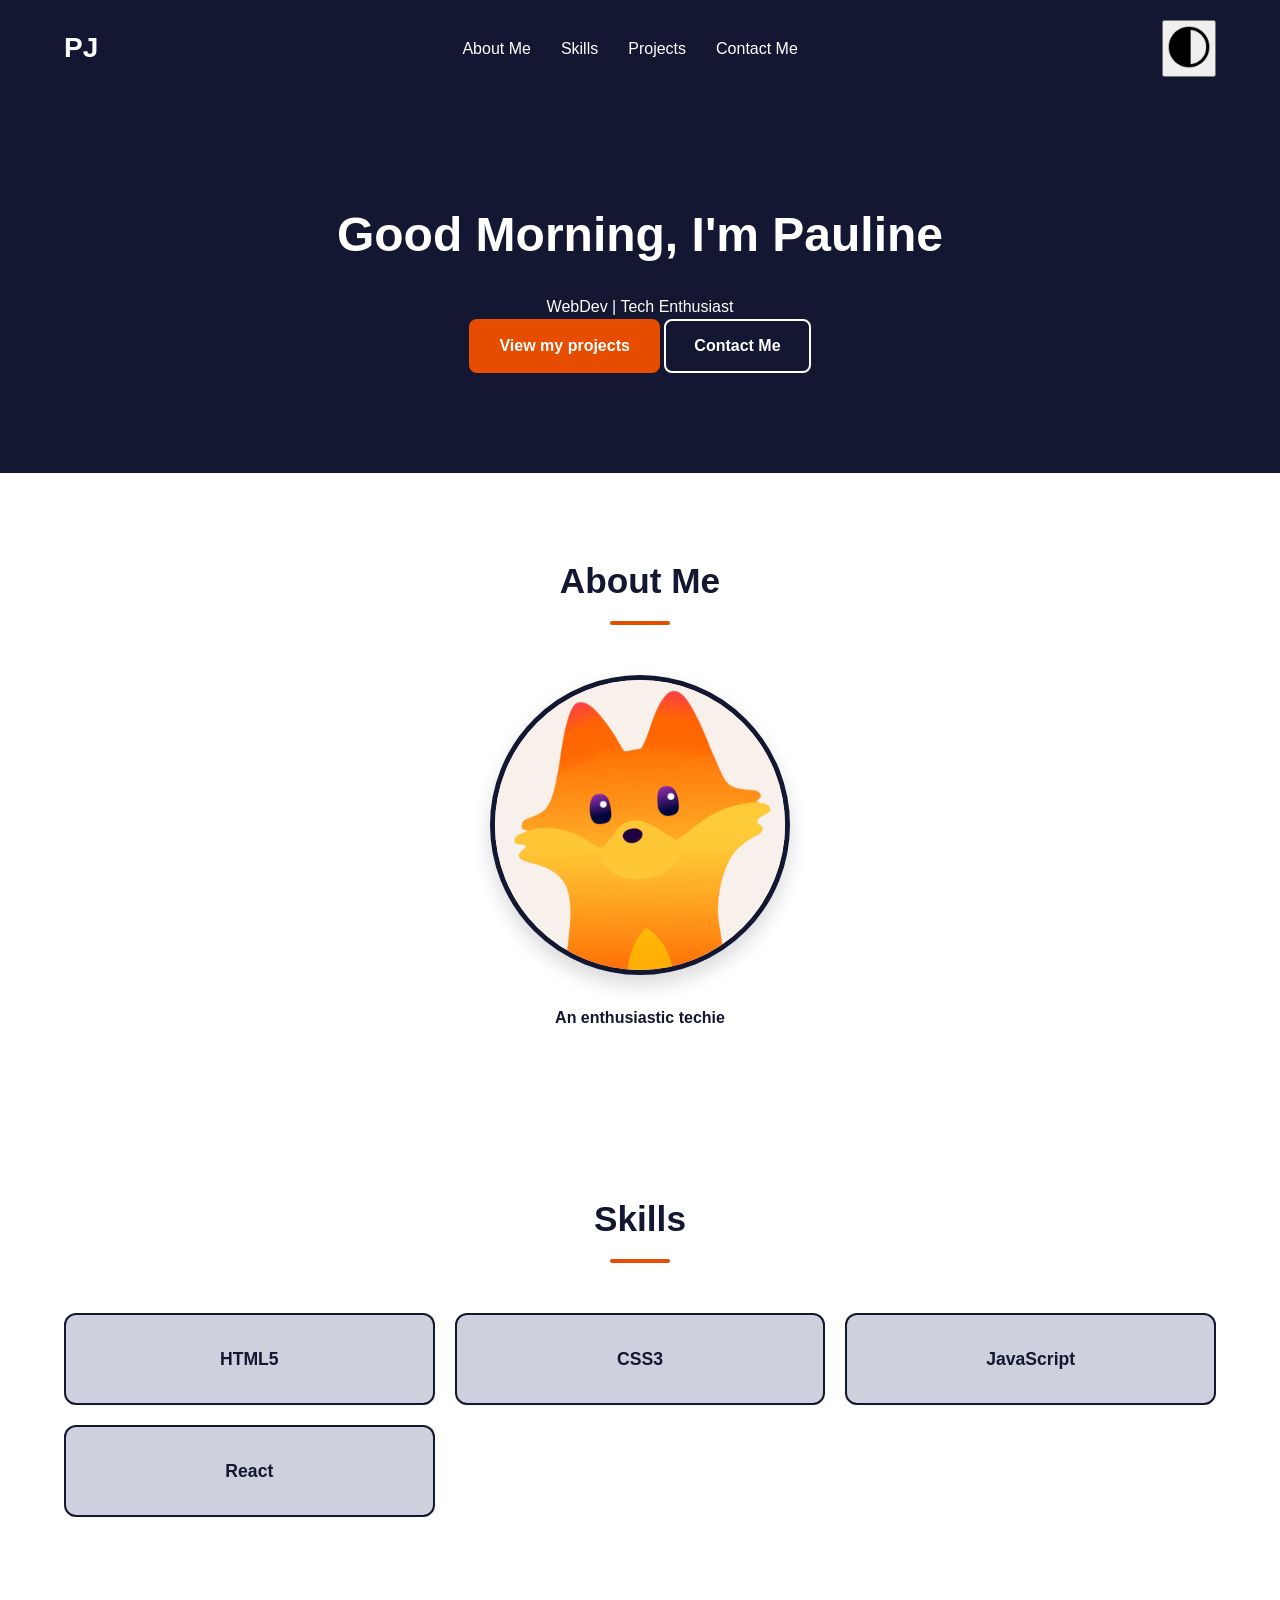
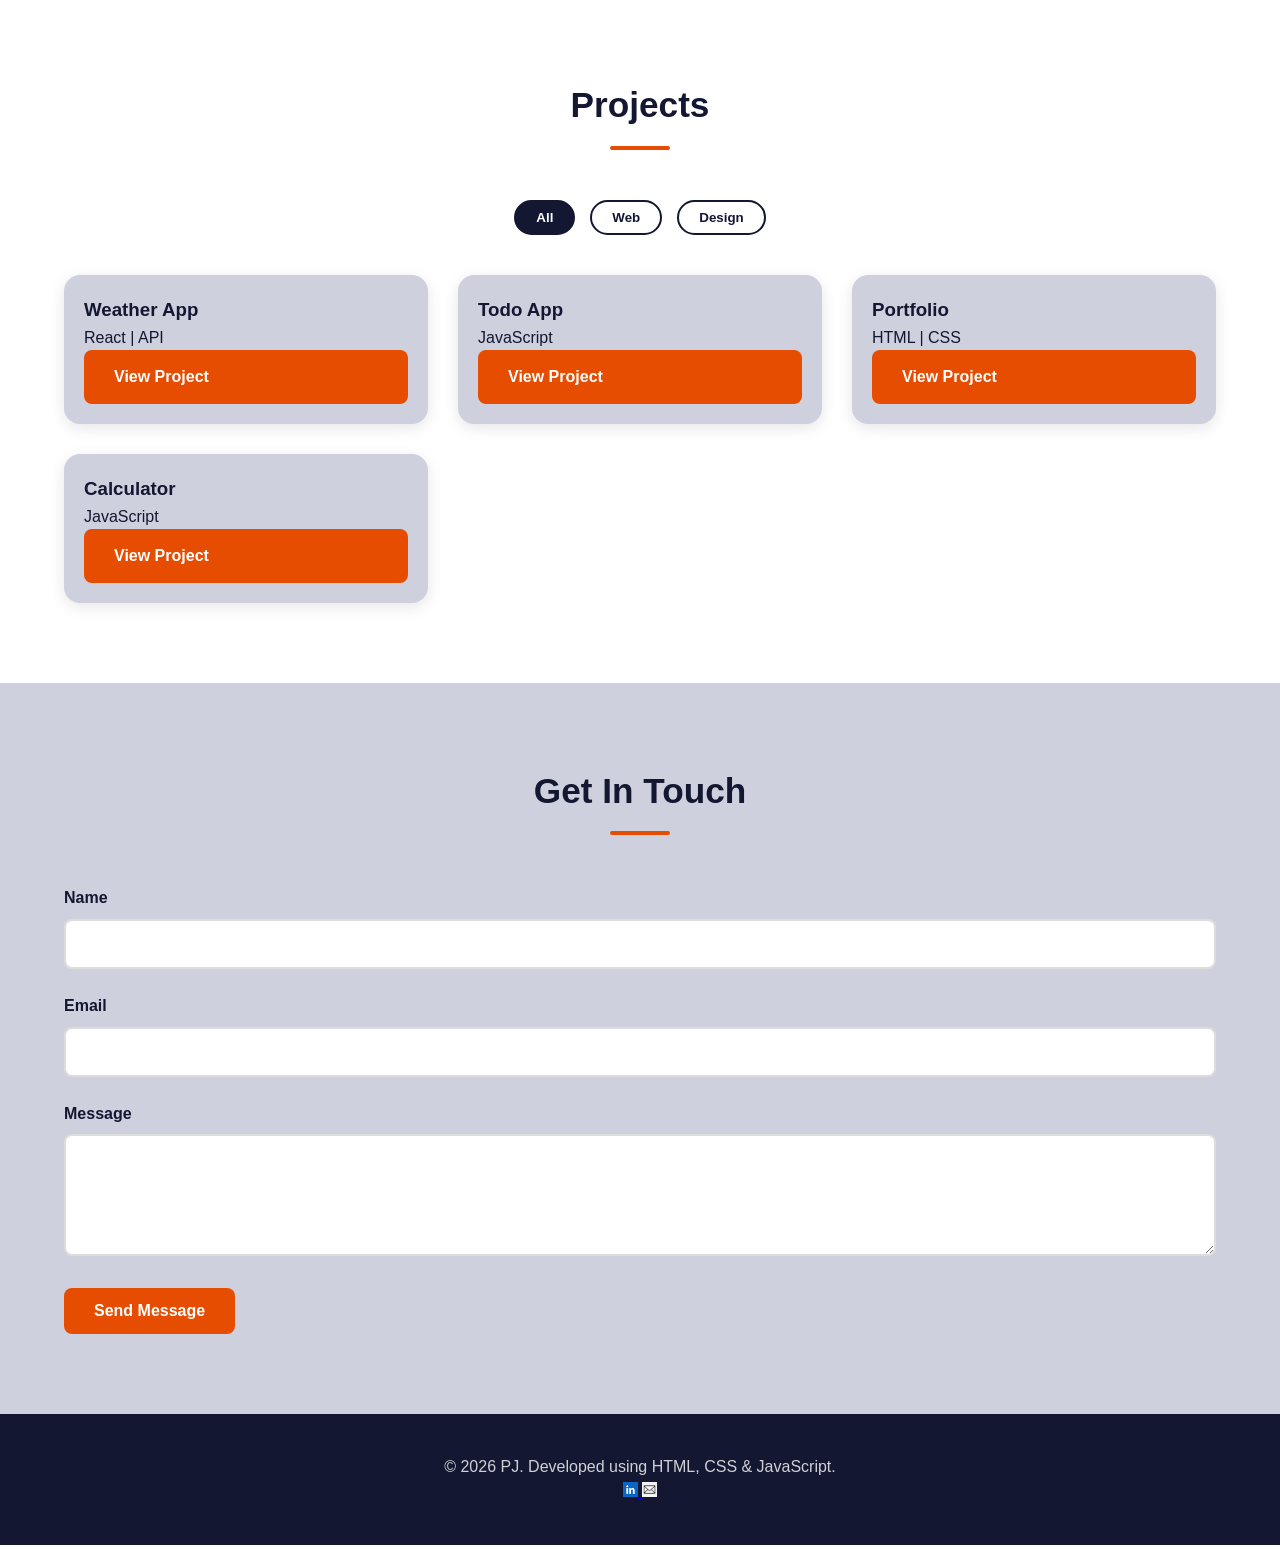
==== commit c828fbbc: "Day10_Changes" ====
--- a/index.html
+++ b/index.html
@@ -99,24 +99,11 @@
             <div class="project-filters">
                 <!-- The data-filter attribute is what JS will read -->
                 <button class="filter-btn active" data-filter="all">All</button> 
-                <button class="filter-btn active" data-filter="web">Web</button>
-                <button class="filter-btn active" data-filter="design">Design</button>
+                <button class="filter-btn" data-filter="web">Web</button>
+                <button class="filter-btn" data-filter="design">Design</button>
             </div>
 
-            <div class="projects-grid">
-                <article class="project-card" data-category="web">
-                    <img src="#" alt="Project Screenshot">
-                    <div class="project-card-body">
-                        <h3>Project 1</h3>
-                        <p>A simple portfolio webpage using HTML, CSS and Javscript</p>
-                        <div class="project-tags">
-                            <span class="tag">React</span>
-                            <span class="tag">API</span>
-                        </div>
-                        <a href="#" class="btn">View on GitHub</a>
-                    </div>
-                </article>
-            </div>
+            <div class="projects-grid"></div>
         </section>
 
         <!-- CONTACT SECTION -->
